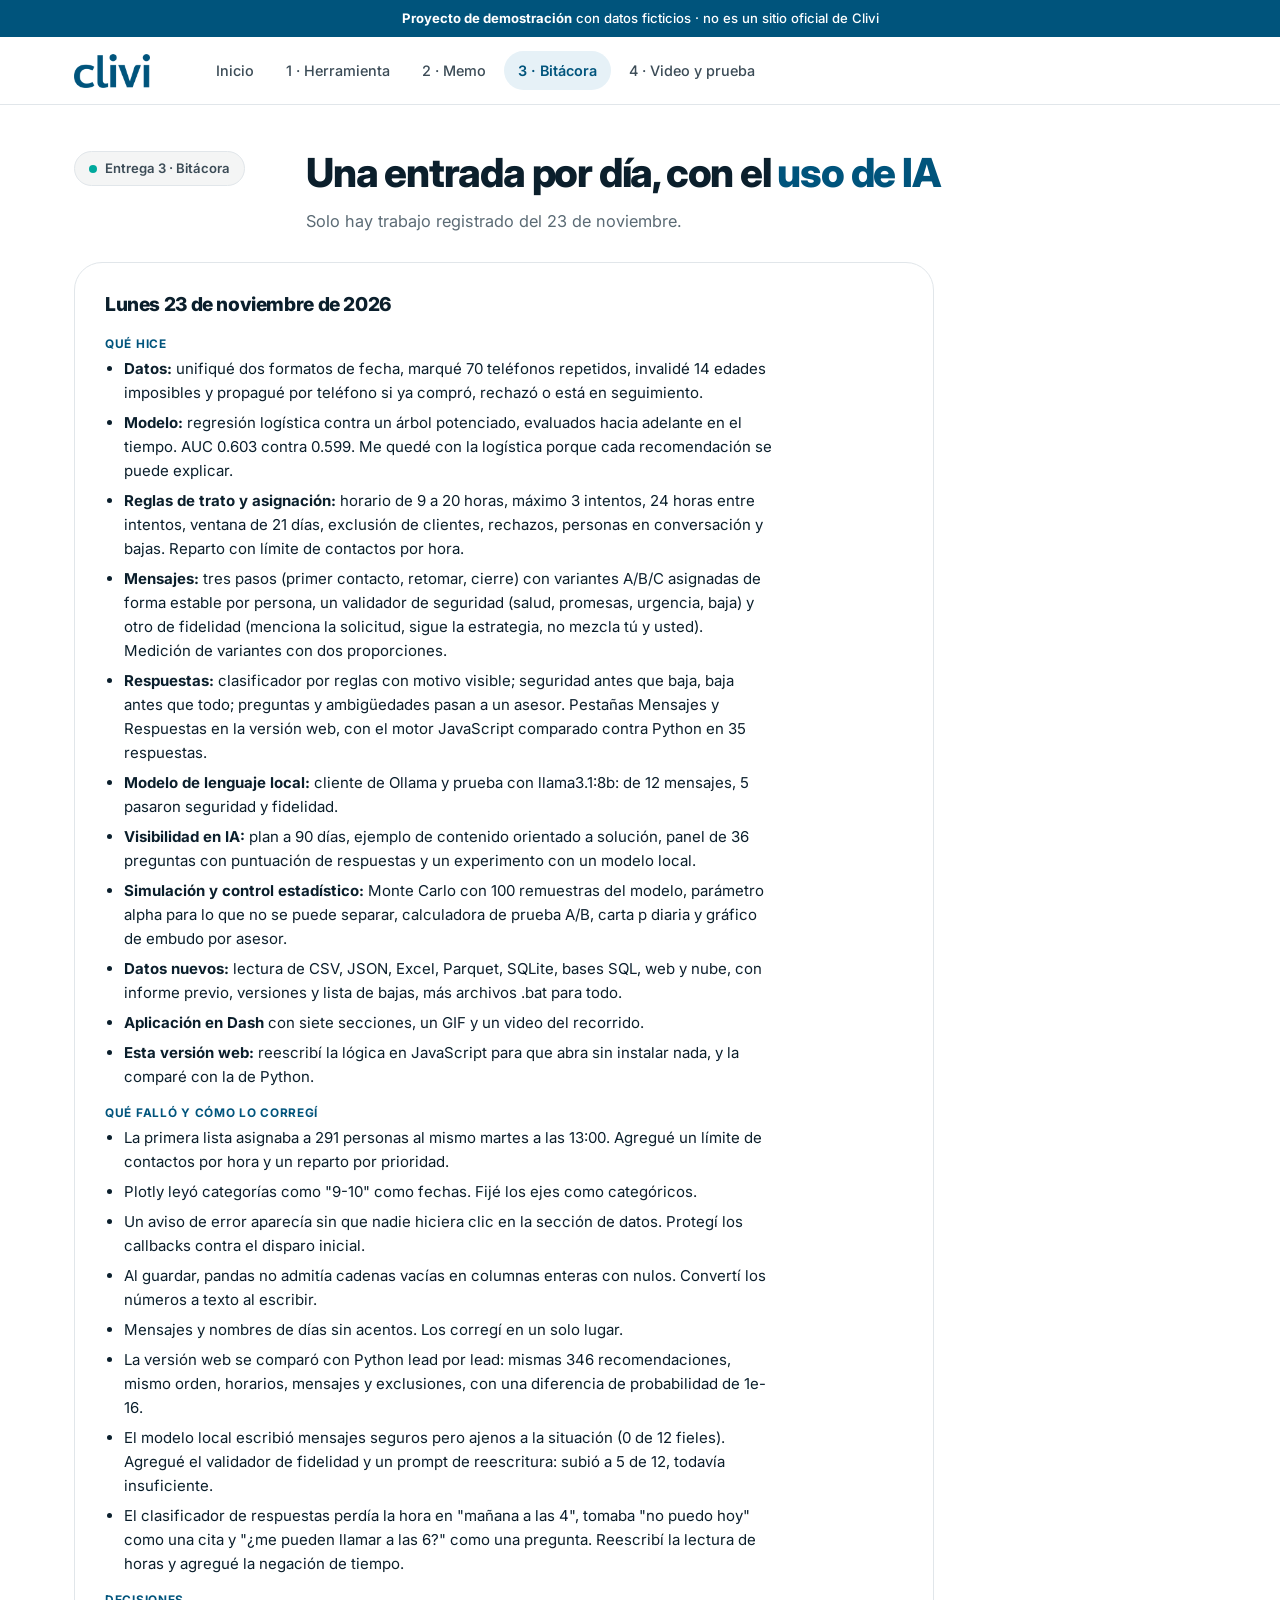
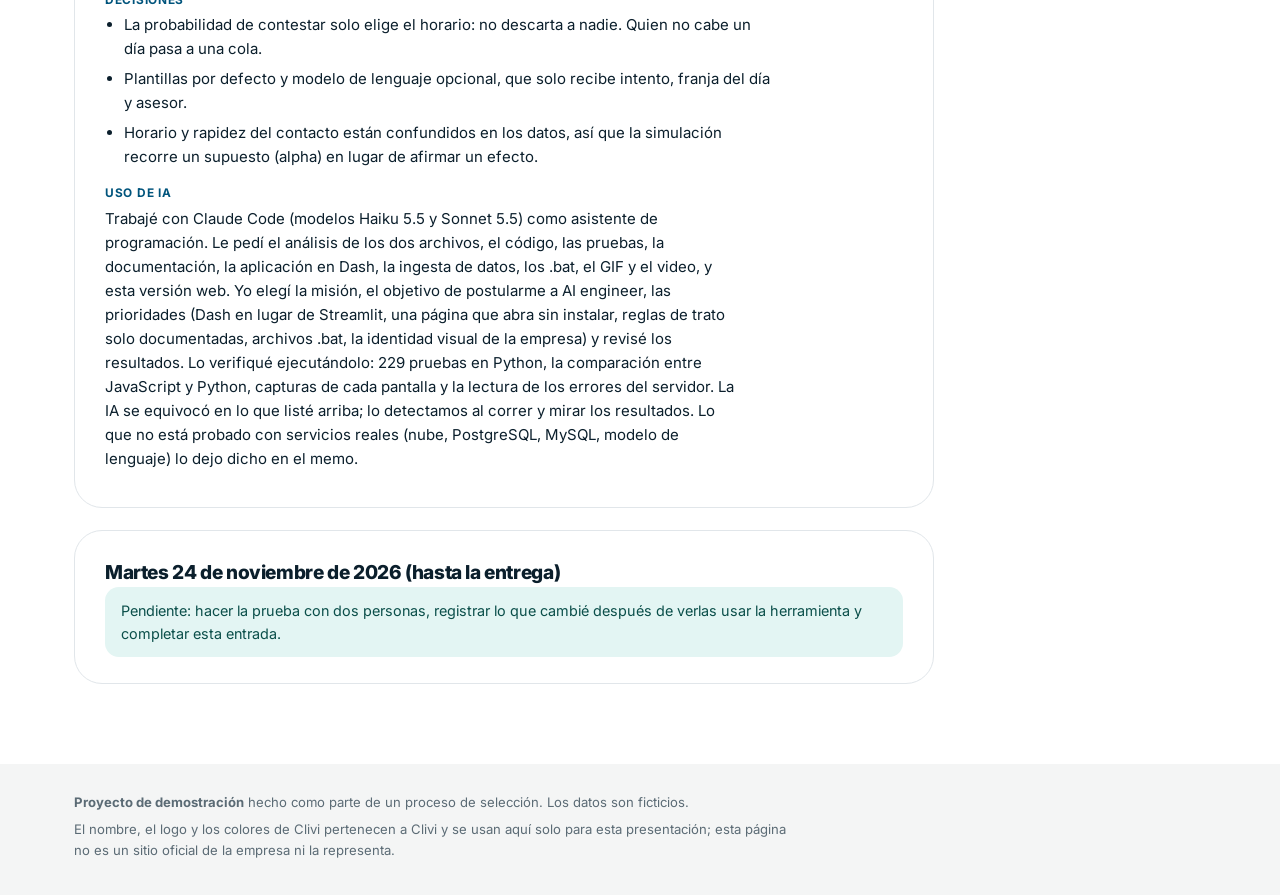
==== bitacora.html @ 2c8b1fa7 "v0.8.0: una pagina por entrega (herramienta, memo, bitacora, video con demos) y formato corregido en" ====
<!doctype html>
<html lang="es">
<head>
<meta charset="utf-8">
<meta name="viewport" content="width=device-width, initial-scale=1">
<title>Entrega 3 · Bitácora</title>
<link rel="preconnect" href="https://fonts.googleapis.com">
<link rel="stylesheet" href="https://fonts.googleapis.com/css2?family=Inter:wght@400;500;600;700;800&display=swap">
<style>
/* Identidad visual tomada del sitio publico de Clivi: azul #00547C, Inter, tarjetas blancas muy redondeadas,
   botones en pildora, titulares en negrita con una palabra en azul, contenedor de ancho fijo alineado a la izquierda.
   Los nombres de las variables se conservan porque app.js las lee para colorear las graficas. */
:root {
  color-scheme: light;
  --bg: #FFFFFF; --panel: #FFFFFF; --fondo-suave: #F4F5F5; --fondo-azul: #E6F1F7;
  --fg: #0B1F2C; --muted: #5B6B75; --line: #E1E6EA;
  --steel: #00547C; --steel-2: #006A9C; --steel-dark: #002D42; --steel-soft: #E6F1F7;
  --accent: #00A99D; --accent-soft: #E3F5F3;
  --ok: #0A8F6B; --warn: #C55A11; --code: #F4F5F5;
  --kpi-a: #00547C; --kpi-b: #002D42; --kpi-fg: #FFFFFF;
  --radio: 20px; --radio-grande: 28px;
  --font-body: Inter, system-ui, -apple-system, "Segoe UI", sans-serif;
  --font-mono: ui-monospace, "Cascadia Mono", Consolas, monospace;
}
* { box-sizing: border-box; }
body { background: var(--bg); color: var(--fg); font-family: var(--font-body); font-size: 15px; line-height: 1.6; margin: 0; }
h1, h2, h3, h4 { font-family: var(--font-body); margin: 0; line-height: 1.12; letter-spacing: -0.03em; font-weight: 800; color: var(--fg); text-wrap: balance; }
h2 { font-size: clamp(1.7rem, 3.4vw, 2.5rem); }
h3 { font-size: 1.1rem; letter-spacing: -0.02em; font-weight: 700; }
p { margin: 0 0 10px; max-width: 70ch; }
a { color: var(--steel); }
.acento { color: var(--steel); }
:focus-visible { outline: 3px solid var(--accent); outline-offset: 2px; }
.contenedor { max-width: 1180px; margin: 0 auto; padding-left: max(24px, env(safe-area-inset-left, 0px)); padding-right: max(24px, env(safe-area-inset-right, 0px)); }

/* aviso superior y encabezado, como en el sitio */
.aviso-superior { background: var(--steel); color: #fff; font-size: 0.82rem; text-align: center; padding: 8px 16px; font-weight: 500; }
.aviso-superior b { font-weight: 700; }
header.superior { background: #fff; border-bottom: 1px solid var(--line); position: sticky; top: 0; z-index: 20; }
header.superior .contenedor { display: flex; flex-wrap: wrap; align-items: center; gap: 8px 24px; padding-block: 14px; }
.marca { display: block; flex: none; }
.logo { height: 34px; width: auto; display: block; }
nav.piezas { display: flex; flex-wrap: wrap; gap: 4px; margin-left: 28px; }
nav.piezas a { padding: 8px 14px; border-radius: 999px; text-decoration: none; color: #3C4C57; font-weight: 500; font-size: 0.9rem; }
nav.piezas a:hover { background: var(--fondo-suave); }
nav.piezas a[aria-current="page"] { background: var(--fondo-azul); color: var(--steel); font-weight: 600; }
.cta-header { margin-left: auto; }
.pildora { display: inline-flex; align-items: center; gap: 8px; background: var(--steel); color: #fff; border: none; border-radius: 999px; padding: 12px 22px; font: inherit; font-weight: 600; font-size: 0.92rem; cursor: pointer; text-decoration: none; }
.pildora:hover { background: var(--steel-dark); }
.pildora.blanca { background: #fff; color: var(--steel); }
.pildora.blanca:hover { background: var(--fondo-azul); }

main { padding-block: 28px 56px; min-width: 0; }
img, video, canvas, svg { max-width: 100%; }
body { overflow-wrap: break-word; }
.vista[hidden] { display: none !important; }
.encabezado-vista { display: grid; grid-template-columns: 200px minmax(0, 1fr); gap: 16px 32px; align-items: start; margin: 18px 0 28px; }
.pastilla { display: inline-flex; align-items: center; gap: 8px; background: var(--fondo-suave); border: 1px solid var(--line); color: #3C4C57; border-radius: 999px; padding: 6px 14px; font-size: 0.82rem; font-weight: 600; width: fit-content; }
.pastilla::before { content: ""; width: 8px; height: 8px; border-radius: 50%; background: var(--accent); }
.encabezado-vista .sub { color: var(--muted); max-width: 64ch; margin: 12px 0 0; font-size: 1.02rem; }

/* hero */
.hero { background: linear-gradient(135deg, var(--steel-dark) 0%, var(--steel) 100%); border-radius: var(--radio-grande); color: #fff; padding: 48px 44px; display: grid; grid-template-columns: minmax(0, 1.4fr) minmax(0, 1fr); gap: 32px; align-items: end; margin-bottom: 20px; }
.hero h2 { color: #fff; font-size: clamp(2rem, 4.6vw, 3.4rem); }
.hero p { color: #DCEAF2; font-size: 1.05rem; margin: 16px 0 24px; max-width: 52ch; }
.hero-datos { display: flex; gap: 0; background: rgba(255,255,255,0.1); border: 1px solid rgba(255,255,255,0.25); border-radius: 18px; padding: 14px 6px; }
.hero-datos div { flex: 1; text-align: center; padding: 4px 10px; border-right: 1px solid rgba(255,255,255,0.25); }
.hero-datos div:last-child { border-right: none; }
.hero-datos b { display: block; font-size: 1.6rem; font-weight: 800; letter-spacing: -0.02em; }
.hero-datos span { font-size: 0.78rem; opacity: 0.9; }
.nota-hero { color: var(--muted); font-size: 0.8rem; margin: 0 0 24px; }

.herramienta { display: grid; grid-template-columns: 280px minmax(0, 1fr); gap: 24px; align-items: start; }
.herramienta > * { min-width: 0; }
.subpestanas { max-width: 100%; }
.lateral { position: sticky; top: 84px; background: var(--fondo-suave); border-radius: var(--radio); padding: 18px; display: flex; flex-direction: column; gap: 4px; max-height: calc(100vh - 104px); overflow: auto; }
.lateral h3 { margin-bottom: 6px; }
.lateral label { font-size: 0.7rem; font-weight: 700; text-transform: uppercase; letter-spacing: 0.06em; color: var(--muted); margin-top: 12px; display: flex; justify-content: space-between; }
.lateral label output { color: var(--fg); text-transform: none; letter-spacing: 0; font-size: 0.86rem; font-weight: 700; }
.lateral input[type="range"] { width: 100%; accent-color: var(--steel); }
.lateral input[type="date"], .entrada, select { width: 100%; padding: 10px 12px; border: 1px solid #D5DEE4; border-radius: 12px; background: #fff; color: var(--fg); font: inherit; }
.dias { display: flex; flex-wrap: wrap; gap: 4px 10px; }
.dias label { margin: 0; display: flex; align-items: center; gap: 4px; text-transform: none; letter-spacing: 0; color: var(--fg); font-weight: 500; font-size: 0.86rem; }
input[type="checkbox"] { accent-color: var(--steel); }
.aviso-reglas { color: var(--warn); font-size: 0.82rem; font-weight: 600; min-height: 1.2em; }
.nota { color: var(--muted); font-size: 0.85rem; }

.subpestanas { display: flex; flex-wrap: wrap; gap: 6px; margin-bottom: 20px; }
.subpestanas button { background: var(--fondo-suave); border: none; padding: 9px 16px; font: inherit; font-weight: 600; font-size: 0.88rem; color: #3C4C57; cursor: pointer; border-radius: 999px; }
.subpestanas button:hover { background: var(--fondo-azul); }
.subpestanas button[aria-selected="true"] { background: var(--steel); color: #fff; }
.subvista[hidden] { display: none !important; }

.tarjeta { background: var(--panel); border: 1px solid var(--line); border-radius: var(--radio); padding: 22px; min-width: 0; }
.tarjeta h3 { margin-bottom: 4px; }
.ayuda { color: var(--muted); font-size: 0.86rem; margin: 2px 0 12px; max-width: 72ch; }
.pila { display: flex; flex-direction: column; gap: 18px; }
.dos { display: grid; grid-template-columns: repeat(auto-fit, minmax(min(300px, 100%), 1fr)); gap: 18px; }
.kpis { display: grid; grid-template-columns: repeat(auto-fit, minmax(min(180px, 100%), 1fr)); gap: 14px; }
.kpi { background: var(--fondo-azul); color: var(--fg); border-radius: var(--radio); padding: 16px 18px; min-width: 0; }
.kpi:nth-child(even) { background: var(--fondo-suave); }
.kpi .t { font-size: 0.7rem; text-transform: uppercase; letter-spacing: 0.06em; color: #3C4C57; font-weight: 700; }
.kpi .v { font-size: 2rem; font-weight: 800; line-height: 1.15; margin: 4px 0 2px; font-variant-numeric: tabular-nums; letter-spacing: -0.03em; color: var(--steel); }
.kpi .s { font-size: 0.78rem; color: var(--muted); }

.grafica { width: 100%; min-height: 320px; }
.scroll { overflow-x: auto; }
table { border-collapse: collapse; width: 100%; font-size: 0.88rem; }
th { text-align: left; font-size: 0.7rem; letter-spacing: 0.06em; text-transform: uppercase; color: var(--muted); padding: 8px 10px; border-bottom: 2px solid var(--line); white-space: nowrap; font-weight: 700; }
th.ord { cursor: pointer; user-select: none; }
th.ord:hover { color: var(--steel); }
td { padding: 9px 10px; border-bottom: 1px solid var(--line); vertical-align: top; }
td.num { font-variant-numeric: tabular-nums; white-space: nowrap; }
tr.sel td { background: var(--fondo-azul); }
tr.fila { cursor: pointer; }
tr.fila:hover td { background: var(--fondo-suave); }
.cola { color: var(--warn); font-weight: 600; }
.barra { display: flex; flex-wrap: wrap; gap: 10px 18px; align-items: center; margin-bottom: 12px; }
.barra label { display: flex; align-items: center; gap: 5px; font-size: 0.88rem; }
.paginacion { display: flex; gap: 12px; align-items: center; margin-top: 12px; font-size: 0.88rem; color: var(--muted); }
button.boton { background: var(--steel); color: #fff; border: none; border-radius: 999px; padding: 10px 20px; font: inherit; font-weight: 600; font-size: 0.9rem; cursor: pointer; }
button.boton:hover { background: var(--steel-dark); }
button.claro { background: var(--fondo-azul); color: var(--steel); }
button.claro:hover { background: #D3E6F0; }
button[disabled] { opacity: 0.45; cursor: not-allowed; }
.msg { background: var(--fondo-azul); border-radius: 16px; padding: 14px 16px; margin: 6px 0 12px; line-height: 1.5; }
.etiqueta-campo { font-size: 0.7rem; text-transform: uppercase; letter-spacing: 0.06em; color: var(--muted); font-weight: 700; margin-top: 12px; }
.insignia { display: inline-block; font-size: 0.78rem; font-weight: 600; padding: 3px 10px; border-radius: 999px; background: var(--fondo-azul); color: var(--steel); }
.insignia.ok { background: #DDF3EC; color: var(--ok); }
.insignia.mal { background: #FBE6DA; color: var(--warn); }
pre { background: var(--fondo-suave); border: 1px solid var(--line); border-radius: 14px; padding: 14px; overflow-x: auto; font-family: var(--font-mono); font-size: 0.82rem; white-space: pre-wrap; margin: 0 0 12px; }
.zona { border: 2px dashed var(--steel); border-radius: var(--radio); padding: 28px; text-align: center; background: var(--fondo-azul); color: var(--steel); font-weight: 600; cursor: pointer; display: block; }
.zona.encima { background: var(--accent-soft); border-color: var(--accent); }
.formulario { display: grid; grid-template-columns: repeat(auto-fit, minmax(min(190px, 100%), 1fr)); gap: 14px; margin-bottom: 14px; }
.formulario label { font-size: 0.7rem; text-transform: uppercase; letter-spacing: 0.06em; color: var(--muted); font-weight: 700; display: block; margin-bottom: 4px; }
.fila-accion { display: flex; flex-wrap: wrap; gap: 10px; align-items: center; }
.exito { color: var(--ok); font-weight: 600; }
.error { color: var(--warn); font-weight: 600; }
ul { margin: 0; padding-left: 1.2rem; }
li { margin-bottom: 6px; max-width: 72ch; }
.si h3 { color: var(--ok); margin-bottom: 8px; }
.no h3 { color: var(--warn); margin-bottom: 8px; }

/* memo, bitacora, video */
.lectura { max-width: 860px; display: flex; flex-direction: column; gap: 22px; }
.hoja { background: var(--panel); border: 1px solid var(--line); border-radius: var(--radio-grande); padding: 34px 38px; }
.hoja h2 { font-size: 1.8rem; margin-bottom: 4px; }
.hoja h3 { margin: 22px 0 6px; color: var(--steel); text-transform: uppercase; letter-spacing: 0.06em; font-size: 0.78rem; font-weight: 700; }
.hoja p, .hoja li { font-size: 0.95rem; }
.entrada-dia { background: var(--panel); border: 1px solid var(--line); border-radius: var(--radio-grande); padding: 26px 30px; }
.entrada-dia .fecha { font-weight: 800; font-size: 1.2rem; letter-spacing: -0.02em; }
.entrada-dia h4 { font-size: 0.74rem; text-transform: uppercase; letter-spacing: 0.06em; color: var(--steel); margin: 18px 0 6px; font-weight: 700; }
.pendiente { background: var(--accent-soft); border-radius: 14px; padding: 12px 16px; font-size: 0.9rem; color: #0B4F4A; }
video { width: 100%; max-width: 900px; border-radius: var(--radio); border: 1px solid var(--line); background: #000; display: block; }
.tabla-prueba td, .tabla-prueba th { font-size: 0.86rem; }

footer.pie { background: var(--fondo-suave); padding-block: 28px; margin-top: 24px; }
footer.pie p { color: var(--muted); font-size: 0.82rem; max-width: 90ch; margin: 0 0 6px; }

@media (max-width: 1100px) {
  .herramienta { grid-template-columns: minmax(0, 1fr); }
  .lateral { position: static; max-height: none; }
}

@media (max-width: 960px) {
  .hero { grid-template-columns: minmax(0, 1fr); padding: 32px 24px; }
  .encabezado-vista { grid-template-columns: minmax(0, 1fr); }
  header.superior .contenedor { flex-wrap: wrap; }
  nav.piezas { margin-left: 0; order: 3; width: 100%; }
  .hoja { padding: 22px; }
}

@media (max-width: 720px) {
  .contenedor { padding-left: max(16px, env(safe-area-inset-left, 0px)); padding-right: max(16px, env(safe-area-inset-right, 0px)); }
  .hero { padding: 26px 20px; }
  .hero-datos { flex-wrap: wrap; row-gap: 10px; }
  .hero-datos div { flex: 1 1 30%; min-width: 90px; }
  .tarjeta { padding: 16px; }
  .entrada-dia { padding: 20px 18px; }
  .hoja { padding: 20px 18px; }
  .kpi .v { font-size: 1.6rem; }
  .entrega { grid-template-columns: 1fr; }
  nav.piezas a { padding: 7px 11px; font-size: 0.85rem; }
}

@media (max-width: 420px) {
  h2 { font-size: 1.5rem; }
  .subpestanas button { padding: 8px 12px; font-size: 0.82rem; }
  .burbuja { max-width: 96%; }
}

/* conversacion de ejemplo (pestana Respuestas) */
.chat { display: flex; flex-direction: column; gap: 10px; }
.burbuja { max-width: 88%; padding: 12px 16px; border-radius: 18px; line-height: 1.45; font-size: 0.92rem; }
.burbuja .quien { font-size: 0.68rem; text-transform: uppercase; letter-spacing: 0.06em; font-weight: 700; color: var(--muted); margin-bottom: 4px; }
.burbuja.asesor { background: var(--fondo-azul); border-bottom-left-radius: 6px; align-self: flex-start; }
.burbuja.persona { background: var(--steel); color: #fff; border-bottom-right-radius: 6px; align-self: flex-end; }
.burbuja.persona .quien { color: rgba(255,255,255,0.8); }
.burbuja.sugerida { background: #fff; border: 1px dashed var(--steel); }
.burbuja.sistema { background: var(--fondo-suave); color: var(--muted); align-self: center; font-size: 0.82rem; border-radius: 999px; }
code { background: var(--fondo-suave); padding: 1px 6px; border-radius: 6px; font-size: 0.85em; }

/* portada: las cuatro entregas */
.hero-inicio { grid-template-columns: minmax(0, 1fr); align-items: start; }
.hero-inicio h2 .resalte { color: #9FD8EE; }
.nota-hero-claro { color: #B7D7E6; font-size: 0.9rem; margin: 0; }
.entregas { list-style: none; padding: 0; margin: 0; display: grid; grid-template-columns: repeat(auto-fit, minmax(min(420px, 100%), 1fr)); gap: 18px; }
.entrega { display: grid; grid-template-columns: 64px minmax(0, 1fr); gap: 18px; align-items: start; margin: 0; max-width: none; }
.entrega .numero { display: flex; align-items: center; justify-content: center; width: 56px; height: 56px; border-radius: 50%; background: var(--steel); color: #fff; font-size: 1.6rem; font-weight: 800; }
.entrega h3 { font-size: 1.3rem; margin-bottom: 6px; }
.entrega p { margin-bottom: 14px; }

/* demos para simular */
.tabla-demos td, .tabla-demos th { font-size: 0.86rem; }
.tabla-demos td:first-child { font-weight: 800; color: var(--steel); }

</style>
</head>
<body>

<div class="aviso-superior"><b>Proyecto de demostración</b> con datos ficticios · no es un sitio oficial de Clivi</div>

<header class="superior">
  <div class="contenedor">
    <a class="marca" href="index.html" aria-label="Inicio de la entrega"><img class="logo" src="[data-uri]" alt="Clivi"></a>
    <nav class="piezas" aria-label="Las cuatro entregas">
      <a href="index.html">Inicio</a>
      <a href="herramienta.html">1 · Herramienta</a>
      <a href="memo.html">2 · Memo</a>
      <a href="bitacora.html" aria-current="page">3 · Bitácora</a>
      <a href="video.html">4 · Video y prueba</a>
    </nav>
  </div>
</header>

<main class="contenedor">
<section id="vista-bitacora" class="vista">
    <div class="encabezado-vista">
      <span class="pastilla">Entrega 3 · Bitácora</span>
      <div><h2>Una entrada por día, con el <span class="acento">uso de IA</span></h2><p class="sub">Solo hay trabajo registrado del 23 de noviembre.</p></div>
    </div>
    <div class="lectura">

      <article class="entrada-dia">
        <div class="fecha">Lunes 23 de noviembre de 2026</div>
        <h4>Qué hice</h4>
        <ul>
          <li><b>Datos:</b> unifiqué dos formatos de fecha, marqué 70 teléfonos repetidos, invalidé 14 edades imposibles y propagué por teléfono si ya compró, rechazó o está en seguimiento.</li>
          <li><b>Modelo:</b> regresión logística contra un árbol potenciado, evaluados hacia adelante en el tiempo. AUC 0.603 contra 0.599. Me quedé con la logística porque cada recomendación se puede explicar.</li>
          <li><b>Reglas de trato y asignación:</b> horario de 9 a 20 horas, máximo 3 intentos, 24 horas entre intentos, ventana de 21 días, exclusión de clientes, rechazos, personas en conversación y bajas. Reparto con límite de contactos por hora.</li>
          <li><b>Mensajes:</b> tres pasos (primer contacto, retomar, cierre) con variantes A/B/C asignadas de forma estable por persona, un validador de seguridad (salud, promesas, urgencia, baja) y otro de fidelidad (menciona la solicitud, sigue la estrategia, no mezcla tú y usted). Medición de variantes con dos proporciones.</li>
          <li><b>Respuestas:</b> clasificador por reglas con motivo visible; seguridad antes que baja, baja antes que todo; preguntas y ambigüedades pasan a un asesor. Pestañas Mensajes y Respuestas en la versión web, con el motor JavaScript comparado contra Python en 35 respuestas.</li>
          <li><b>Modelo de lenguaje local:</b> cliente de Ollama y prueba con llama3.1:8b: de 12 mensajes, 5 pasaron seguridad y fidelidad.</li>
          <li><b>Visibilidad en IA:</b> plan a 90 días, ejemplo de contenido orientado a solución, panel de 36 preguntas con puntuación de respuestas y un experimento con un modelo local.</li>
          <li><b>Simulación y control estadístico:</b> Monte Carlo con 100 remuestras del modelo, parámetro alpha para lo que no se puede separar, calculadora de prueba A/B, carta p diaria y gráfico de embudo por asesor.</li>
          <li><b>Datos nuevos:</b> lectura de CSV, JSON, Excel, Parquet, SQLite, bases SQL, web y nube, con informe previo, versiones y lista de bajas, más archivos .bat para todo.</li>
          <li><b>Aplicación en Dash</b> con siete secciones, un GIF y un video del recorrido.</li>
          <li><b>Esta versión web:</b> reescribí la lógica en JavaScript para que abra sin instalar nada, y la comparé con la de Python.</li>
        </ul>
        <h4>Qué falló y cómo lo corregí</h4>
        <ul>
          <li>La primera lista asignaba a 291 personas al mismo martes a las 13:00. Agregué un límite de contactos por hora y un reparto por prioridad.</li>
          <li>Plotly leyó categorías como "9-10" como fechas. Fijé los ejes como categóricos.</li>
          <li>Un aviso de error aparecía sin que nadie hiciera clic en la sección de datos. Protegí los callbacks contra el disparo inicial.</li>
          <li>Al guardar, pandas no admitía cadenas vacías en columnas enteras con nulos. Convertí los números a texto al escribir.</li>
          <li>Mensajes y nombres de días sin acentos. Los corregí en un solo lugar.</li>
          <li>La versión web se comparó con Python lead por lead: mismas 346 recomendaciones, mismo orden, horarios, mensajes y exclusiones, con una diferencia de probabilidad de 1e-16.</li>
          <li>El modelo local escribió mensajes seguros pero ajenos a la situación (0 de 12 fieles). Agregué el validador de fidelidad y un prompt de reescritura: subió a 5 de 12, todavía insuficiente.</li>
          <li>El clasificador de respuestas perdía la hora en "mañana a las 4", tomaba "no puedo hoy" como una cita y "¿me pueden llamar a las 6?" como una pregunta. Reescribí la lectura de horas y agregué la negación de tiempo.</li>
        </ul>
        <h4>Decisiones</h4>
        <ul>
          <li>La probabilidad de contestar solo elige el horario: no descarta a nadie. Quien no cabe un día pasa a una cola.</li>
          <li>Plantillas por defecto y modelo de lenguaje opcional, que solo recibe intento, franja del día y asesor.</li>
          <li>Horario y rapidez del contacto están confundidos en los datos, así que la simulación recorre un supuesto (alpha) en lugar de afirmar un efecto.</li>
        </ul>
        <h4>Uso de IA</h4>
        <p>Trabajé con Claude Code (modelos Haiku 5.5 y Sonnet 5.5) como asistente de programación. Le pedí el análisis de los dos archivos, el código, las pruebas, la documentación, la aplicación en Dash, la ingesta de datos, los .bat, el GIF y el video, y esta versión web. Yo elegí la misión, el objetivo de postularme a AI engineer, las prioridades (Dash en lugar de Streamlit, una página que abra sin instalar, reglas de trato solo documentadas, archivos .bat, la identidad visual de la empresa) y revisé los resultados. Lo verifiqué ejecutándolo: 229 pruebas en Python, la comparación entre JavaScript y Python, capturas de cada pantalla y la lectura de los errores del servidor. La IA se equivocó en lo que listé arriba; lo detectamos al correr y mirar los resultados. Lo que no está probado con servicios reales (nube, PostgreSQL, MySQL, modelo de lenguaje) lo dejo dicho en el memo.</p>
      </article>

      <article class="entrada-dia">
        <div class="fecha">Martes 24 de noviembre de 2026 (hasta la entrega)</div>
        <div class="pendiente">Pendiente: hacer la prueba con dos personas, registrar lo que cambié después de verlas usar la herramienta y completar esta entrada.</div>
      </article>
    </div>
</section>

</main>

<footer class="pie">
  <div class="contenedor">
    <p><b>Proyecto de demostración</b> hecho como parte de un proceso de selección. Los datos son ficticios.</p>
    <p>El nombre, el logo y los colores de Clivi pertenecen a Clivi y se usan aquí solo para esta presentación; esta página no es un sitio oficial de la empresa ni la representa.</p>
  </div>
</footer>

</body>
</html>
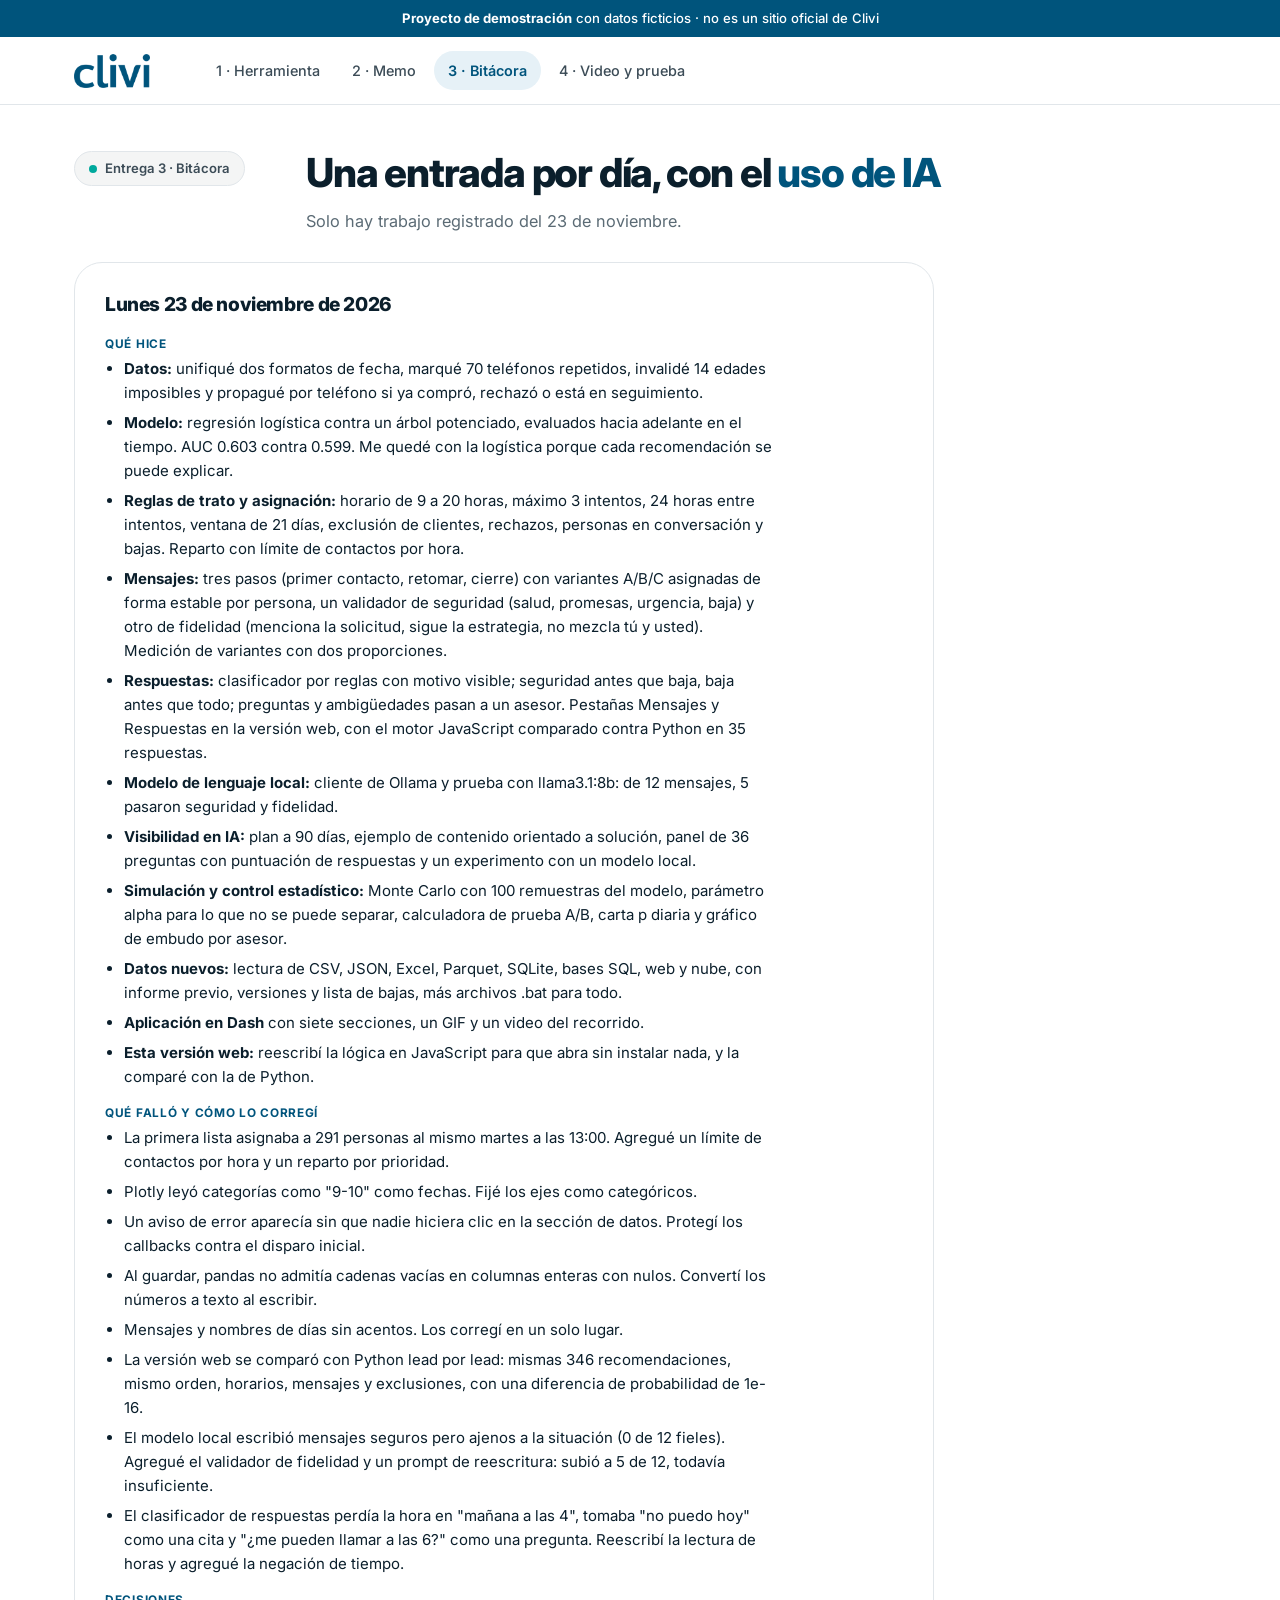
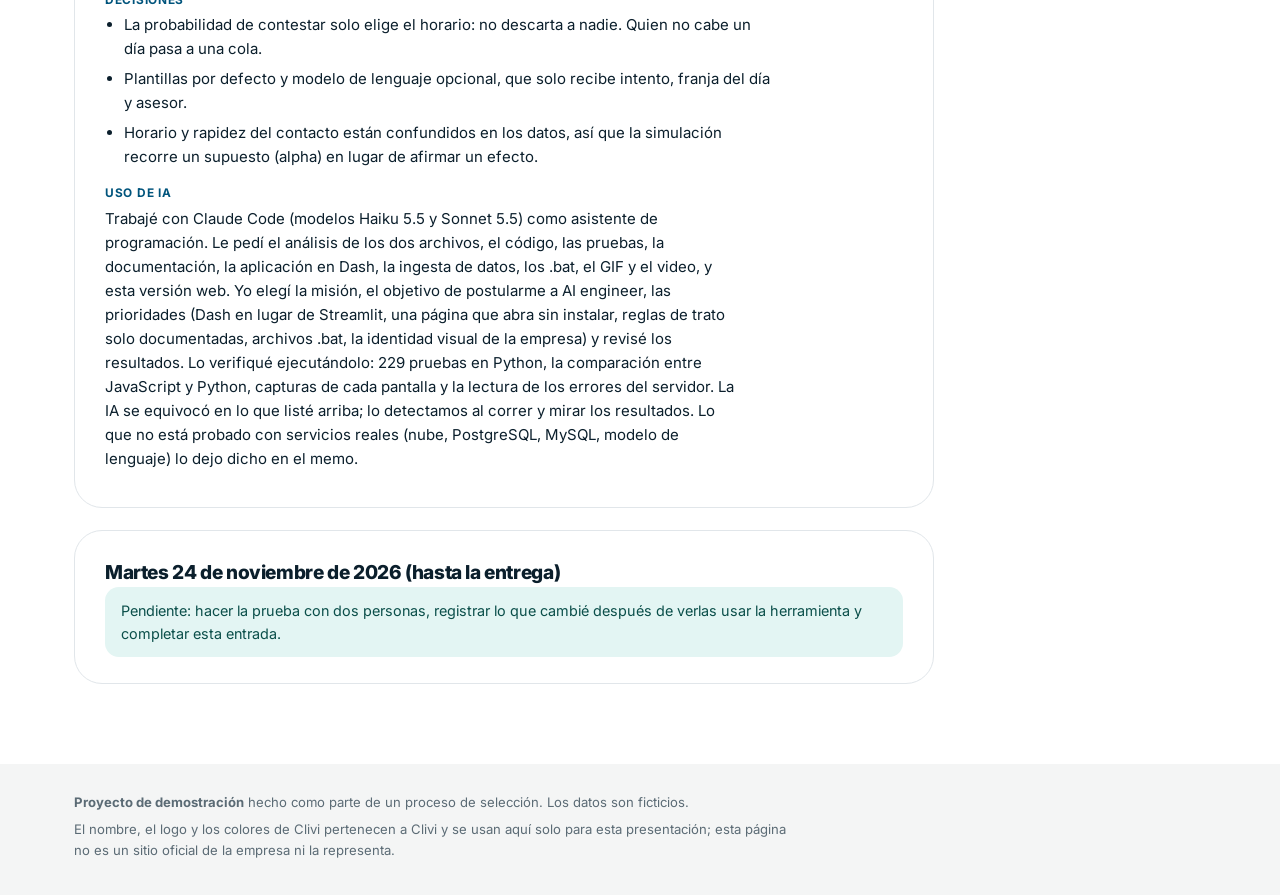
==== commit f6473c3e: "v0.8.1: se elimina la portada; las cuatro entregas son el sitio, index solo redirige Co-Authored-By:" ====
--- a/bitacora.html
+++ b/bitacora.html
@@ -179,7 +179,6 @@
   .entrada-dia { padding: 20px 18px; }
   .hoja { padding: 20px 18px; }
   .kpi .v { font-size: 1.6rem; }
-  .entrega { grid-template-columns: 1fr; }
   nav.piezas a { padding: 7px 11px; font-size: 0.85rem; }
 }
 
@@ -200,16 +199,6 @@
 .burbuja.sistema { background: var(--fondo-suave); color: var(--muted); align-self: center; font-size: 0.82rem; border-radius: 999px; }
 code { background: var(--fondo-suave); padding: 1px 6px; border-radius: 6px; font-size: 0.85em; }
 
-/* portada: las cuatro entregas */
-.hero-inicio { grid-template-columns: minmax(0, 1fr); align-items: start; }
-.hero-inicio h2 .resalte { color: #9FD8EE; }
-.nota-hero-claro { color: #B7D7E6; font-size: 0.9rem; margin: 0; }
-.entregas { list-style: none; padding: 0; margin: 0; display: grid; grid-template-columns: repeat(auto-fit, minmax(min(420px, 100%), 1fr)); gap: 18px; }
-.entrega { display: grid; grid-template-columns: 64px minmax(0, 1fr); gap: 18px; align-items: start; margin: 0; max-width: none; }
-.entrega .numero { display: flex; align-items: center; justify-content: center; width: 56px; height: 56px; border-radius: 50%; background: var(--steel); color: #fff; font-size: 1.6rem; font-weight: 800; }
-.entrega h3 { font-size: 1.3rem; margin-bottom: 6px; }
-.entrega p { margin-bottom: 14px; }
-
 /* demos para simular */
 .tabla-demos td, .tabla-demos th { font-size: 0.86rem; }
 .tabla-demos td:first-child { font-weight: 800; color: var(--steel); }
@@ -222,9 +211,8 @@
 
 <header class="superior">
   <div class="contenedor">
-    <a class="marca" href="index.html" aria-label="Inicio de la entrega"><img class="logo" src="[data-uri]" alt="Clivi"></a>
+    <a class="marca" href="herramienta.html" aria-label="Herramienta, entrega 1"><img class="logo" src="[data-uri]" alt="Clivi"></a>
     <nav class="piezas" aria-label="Las cuatro entregas">
-      <a href="index.html">Inicio</a>
       <a href="herramienta.html">1 · Herramienta</a>
       <a href="memo.html">2 · Memo</a>
       <a href="bitacora.html" aria-current="page">3 · Bitácora</a>
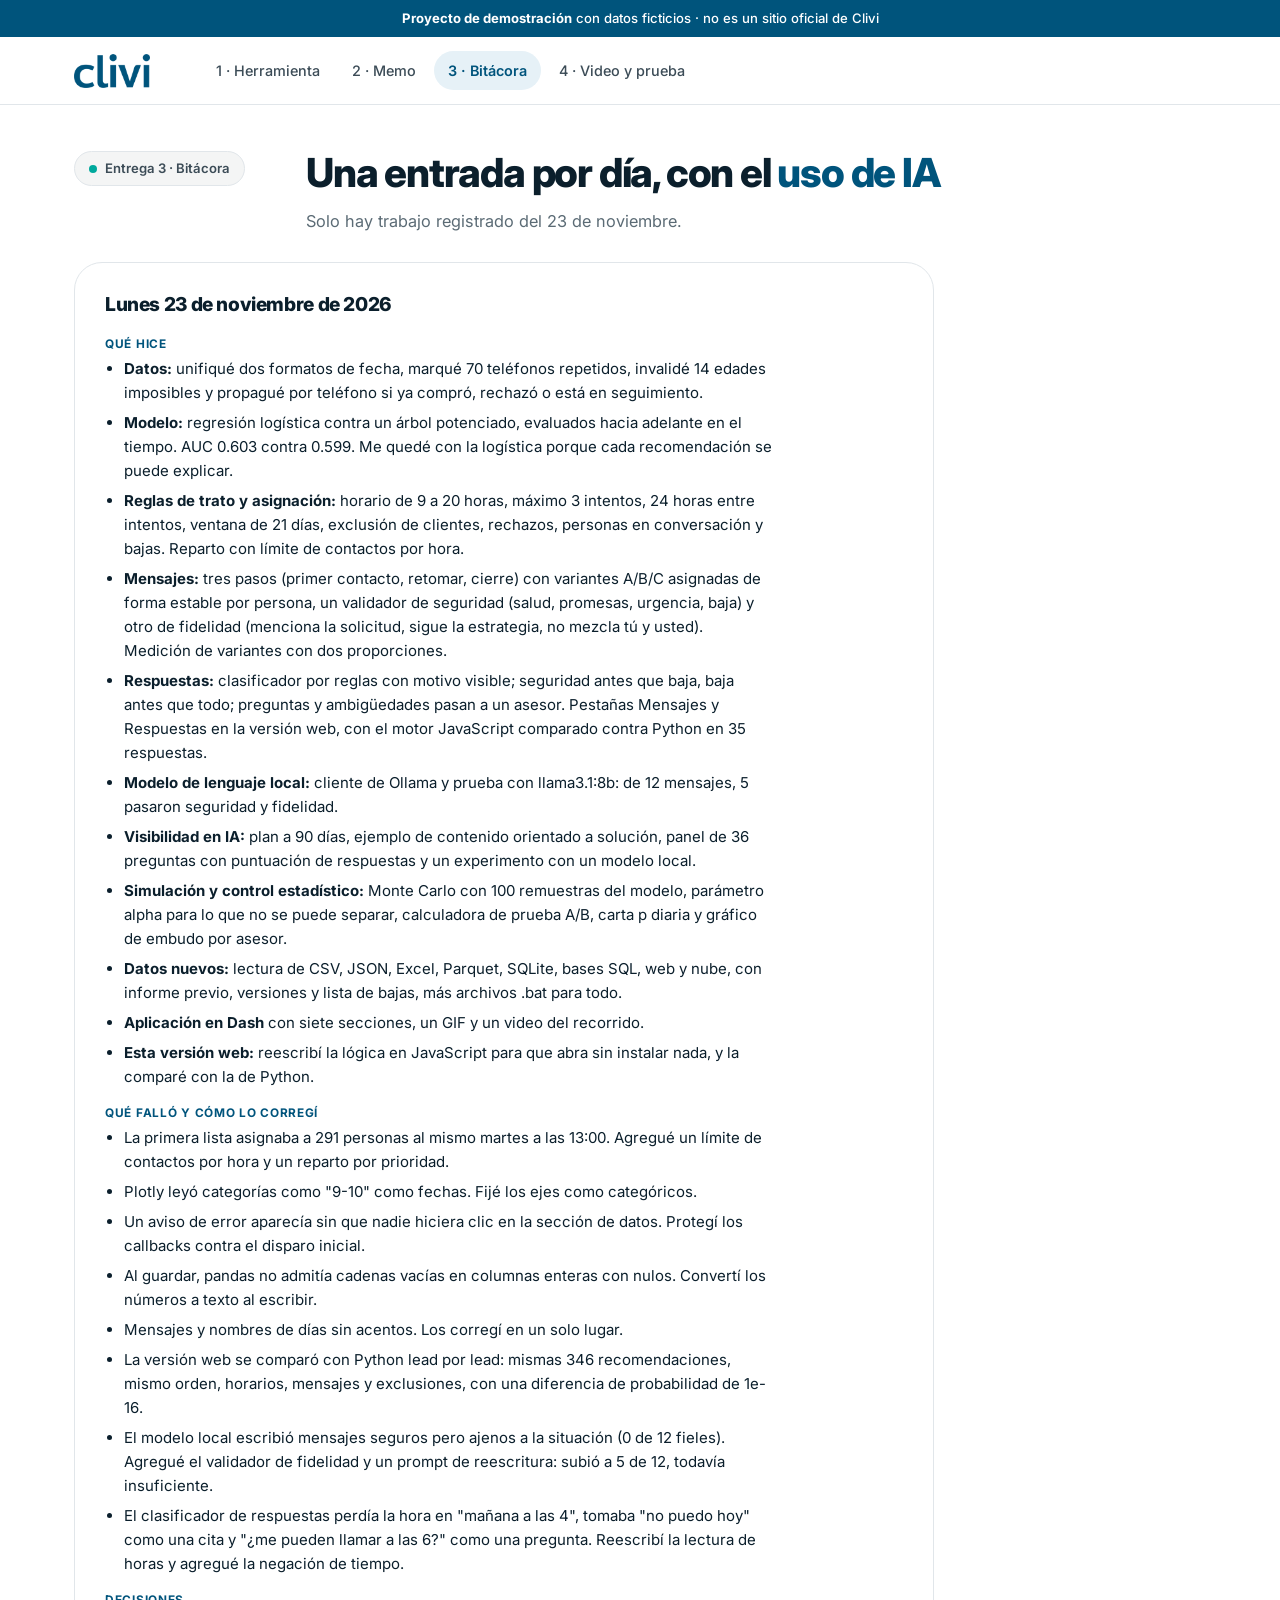
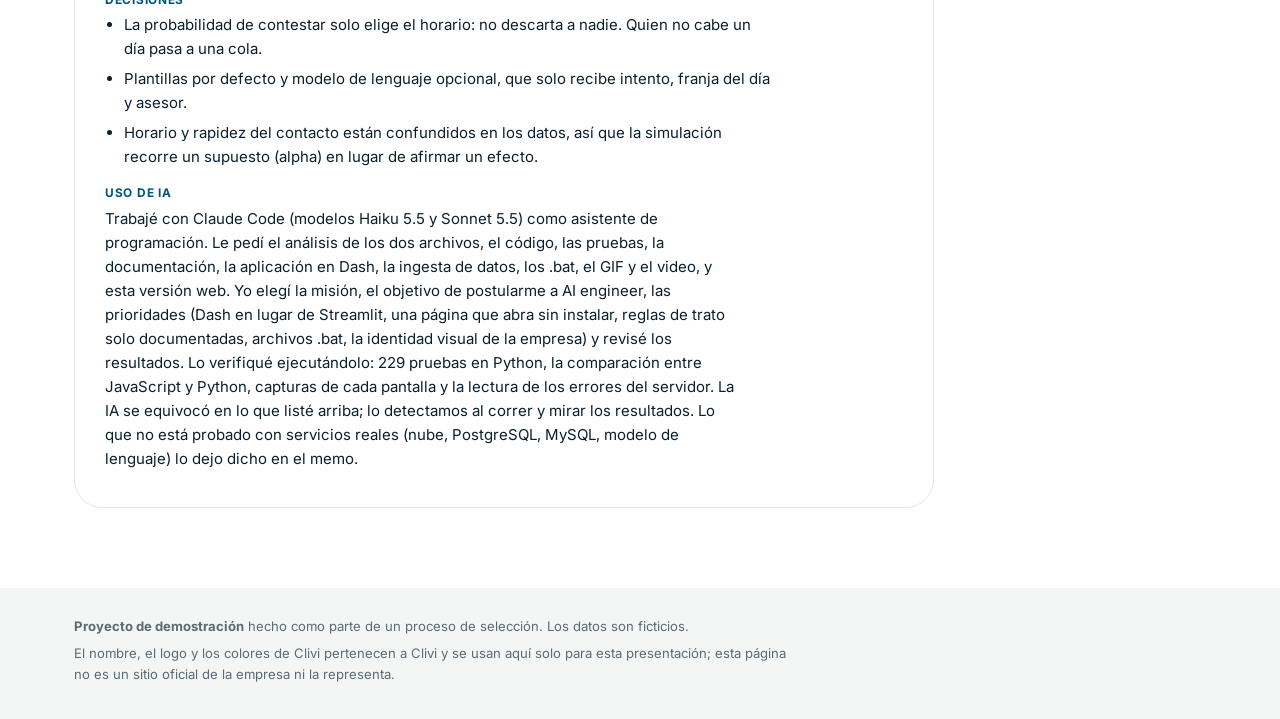
==== commit 5aa966b6: "Bitacora: se quita la entrada del martes 24 Co-Authored-By: Claude Sonnet 5.5 <noreply@anthropic.com" ====
--- a/bitacora.html
+++ b/bitacora.html
@@ -266,10 +266,6 @@
         <p>Trabajé con Claude Code (modelos Haiku 5.5 y Sonnet 5.5) como asistente de programación. Le pedí el análisis de los dos archivos, el código, las pruebas, la documentación, la aplicación en Dash, la ingesta de datos, los .bat, el GIF y el video, y esta versión web. Yo elegí la misión, el objetivo de postularme a AI engineer, las prioridades (Dash en lugar de Streamlit, una página que abra sin instalar, reglas de trato solo documentadas, archivos .bat, la identidad visual de la empresa) y revisé los resultados. Lo verifiqué ejecutándolo: 229 pruebas en Python, la comparación entre JavaScript y Python, capturas de cada pantalla y la lectura de los errores del servidor. La IA se equivocó en lo que listé arriba; lo detectamos al correr y mirar los resultados. Lo que no está probado con servicios reales (nube, PostgreSQL, MySQL, modelo de lenguaje) lo dejo dicho en el memo.</p>
       </article>
 
-      <article class="entrada-dia">
-        <div class="fecha">Martes 24 de noviembre de 2026 (hasta la entrega)</div>
-        <div class="pendiente">Pendiente: hacer la prueba con dos personas, registrar lo que cambié después de verlas usar la herramienta y completar esta entrada.</div>
-      </article>
     </div>
 </section>
 
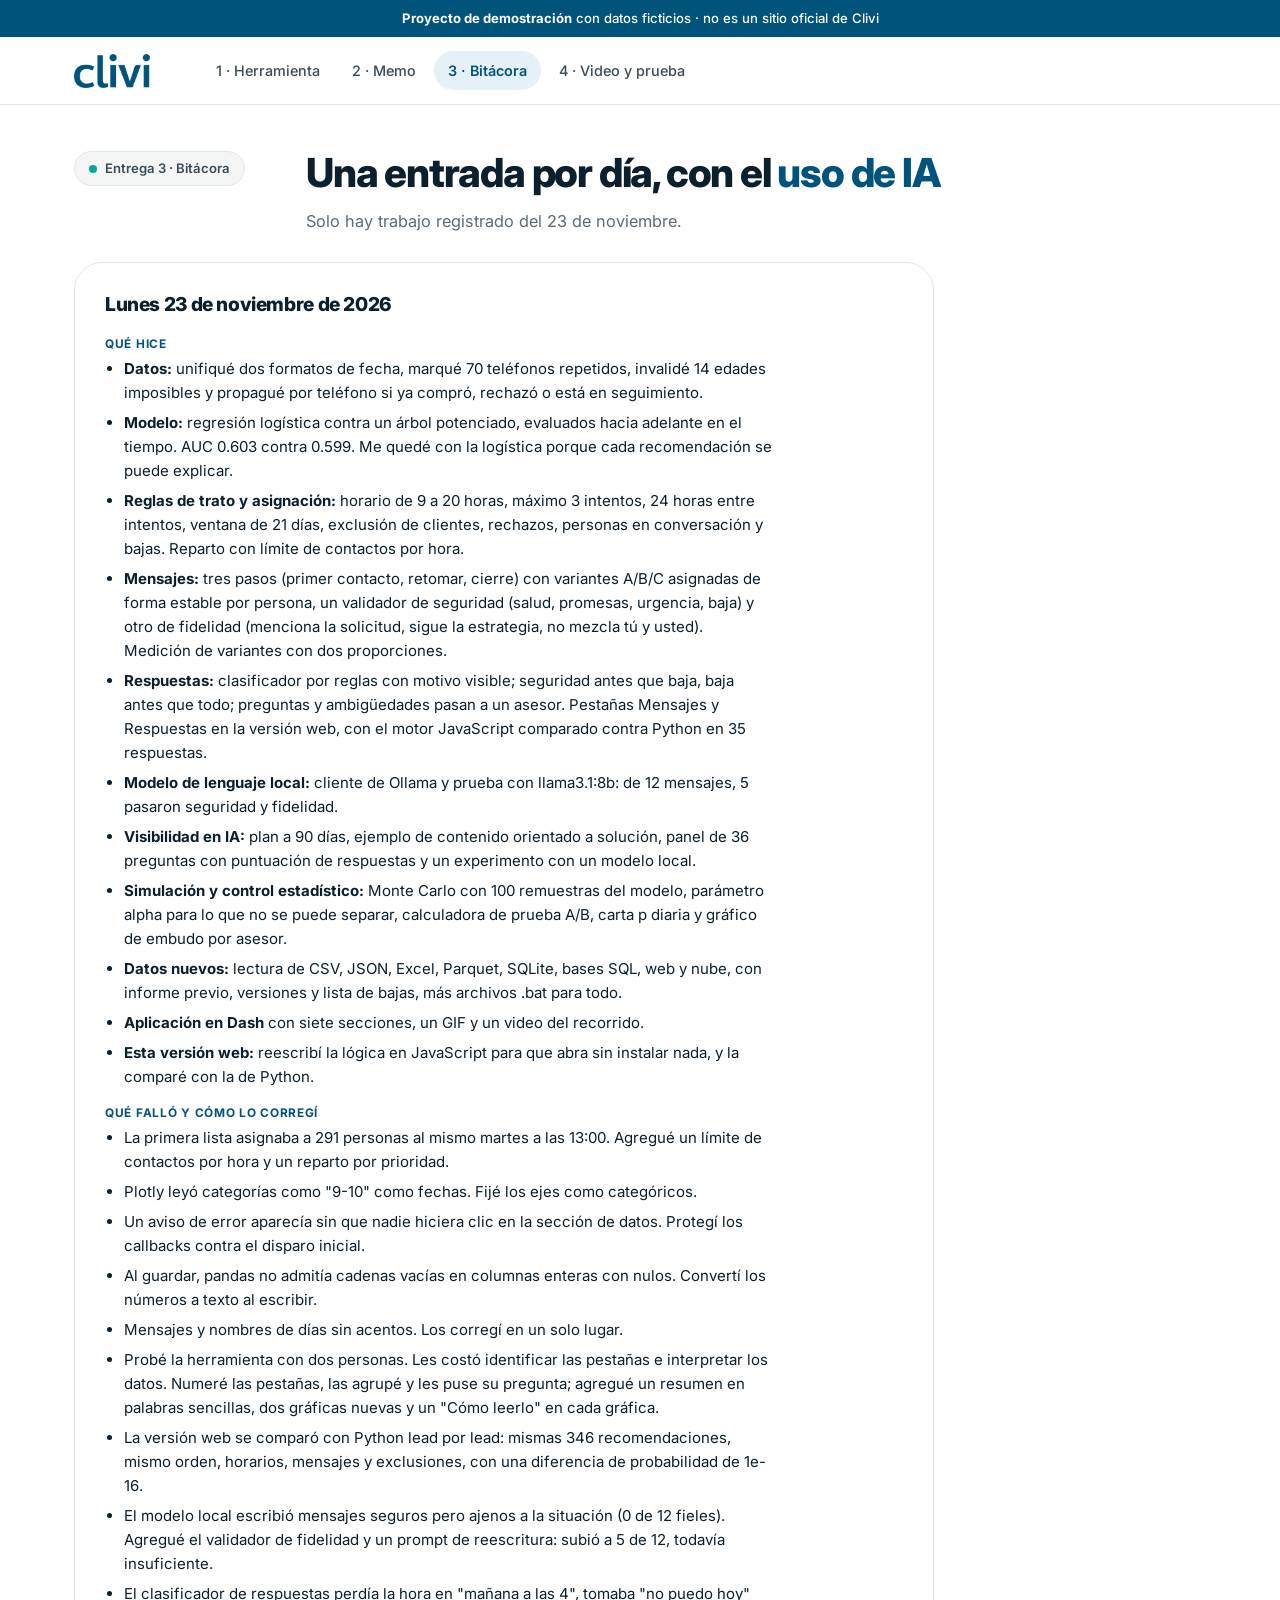
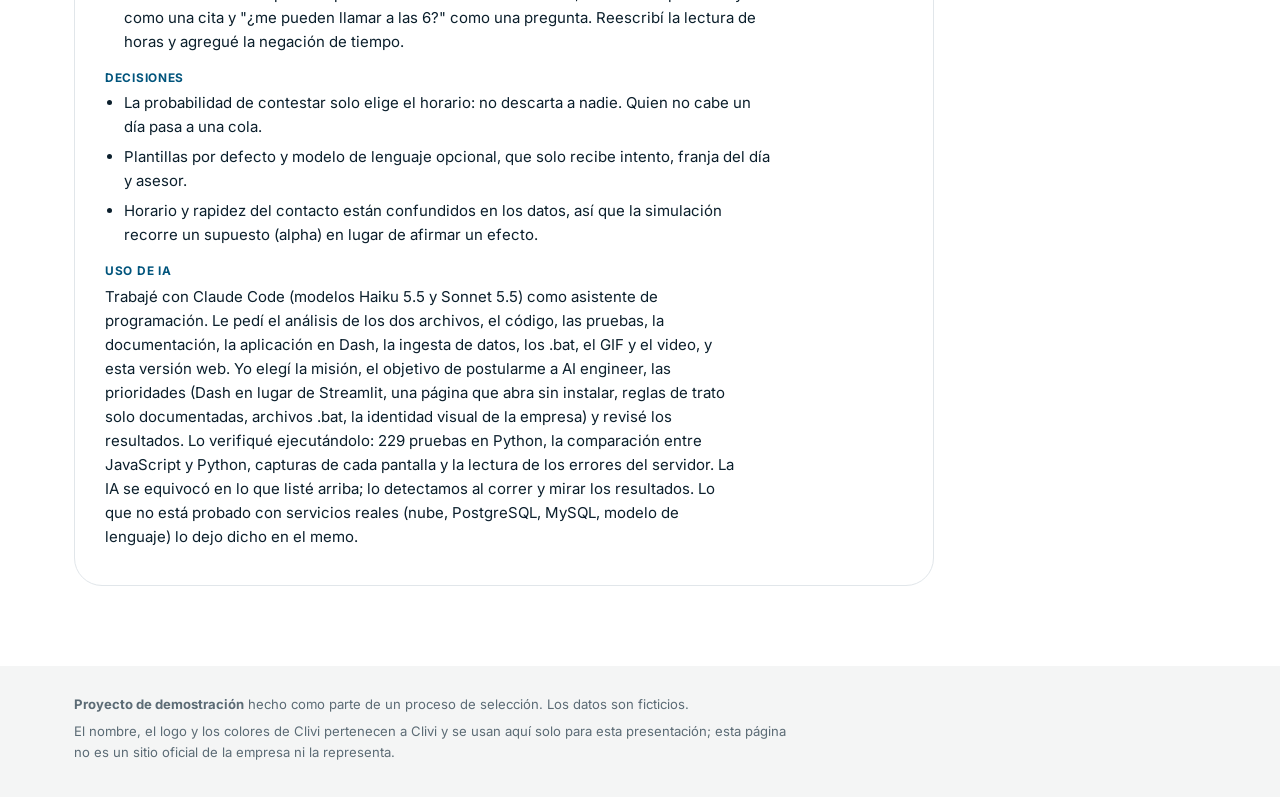
==== commit ba4dbfbc: "v0.9.0: cambios tras la prueba con dos personas (pestañas guiadas, lecturas de los datos y graficas " ====
--- a/bitacora.html
+++ b/bitacora.html
@@ -203,6 +203,30 @@
 .tabla-demos td, .tabla-demos th { font-size: 0.86rem; }
 .tabla-demos td:first-child { font-weight: 800; color: var(--steel); }
 
+/* pestanas guiadas, guia de la pestana actual y lecturas de las graficas */
+.pestanas-guia { display: grid; grid-template-columns: repeat(auto-fit, minmax(min(420px, 100%), 1fr)); gap: 14px; margin-bottom: 14px; }
+.grupo-pestanas { background: var(--fondo-suave); border-radius: var(--radio); padding: 12px; min-width: 0; }
+.grupo-titulo { font-size: 0.7rem; font-weight: 800; text-transform: uppercase; letter-spacing: 0.07em; color: var(--steel); margin: 0 0 8px 4px; }
+.grupo-pestanas .subpestanas { display: grid; grid-template-columns: repeat(auto-fit, minmax(min(180px, 100%), 1fr)); gap: 8px; margin: 0; }
+.subpestanas button { display: flex; align-items: center; gap: 10px; text-align: left; border-radius: 16px; padding: 10px 12px; background: #fff; border: 1px solid var(--line); }
+.subpestanas button .n { flex: none; display: flex; align-items: center; justify-content: center; width: 28px; height: 28px; border-radius: 50%; background: var(--fondo-azul); color: var(--steel); font-weight: 800; font-size: 0.85rem; }
+.subpestanas button .tx { display: flex; flex-direction: column; min-width: 0; }
+.subpestanas button .tx b { font-size: 0.92rem; color: var(--fg); }
+.subpestanas button .tx small { font-size: 0.74rem; font-weight: 500; color: var(--muted); line-height: 1.25; }
+.subpestanas button[aria-selected="true"] { background: var(--steel); border-color: var(--steel); }
+.subpestanas button[aria-selected="true"] .n { background: #fff; color: var(--steel); }
+.subpestanas button[aria-selected="true"] .tx b, .subpestanas button[aria-selected="true"] .tx small { color: #fff; }
+.guia-actual { display: flex; flex-wrap: wrap; justify-content: space-between; align-items: center; gap: 10px 20px; background: var(--fondo-azul); border-radius: var(--radio); padding: 14px 18px; margin-bottom: 18px; }
+.guia-actual p { margin: 4px 0 0; color: #3C4C57; font-size: 0.9rem; }
+.guia-actual .paso { display: block; font-size: 0.7rem; text-transform: uppercase; letter-spacing: 0.07em; font-weight: 800; color: var(--steel); margin-bottom: 2px; }
+.lectura-caja { background: var(--fondo-suave); border-left: 4px solid var(--accent); border-radius: 0 12px 12px 0; padding: 10px 14px; margin: 12px 0 0; font-size: 0.86rem; color: #2C3E4A; max-width: none; }
+.resumen { background: var(--fondo-azul); border-color: transparent; }
+.resumen li { margin-bottom: 8px; font-size: 0.96rem; }
+.glosario { margin-top: 14px; font-size: 0.88rem; }
+.glosario summary { cursor: pointer; font-weight: 700; color: var(--steel); }
+@media (max-width: 720px) { .guia-actual { padding: 12px 14px; } }
+.pestanas-guia { scroll-margin-top: 84px; }
+
 </style>
 </head>
 <body>
@@ -252,6 +276,7 @@
           <li>Un aviso de error aparecía sin que nadie hiciera clic en la sección de datos. Protegí los callbacks contra el disparo inicial.</li>
           <li>Al guardar, pandas no admitía cadenas vacías en columnas enteras con nulos. Convertí los números a texto al escribir.</li>
           <li>Mensajes y nombres de días sin acentos. Los corregí en un solo lugar.</li>
+          <li>Probé la herramienta con dos personas. Les costó identificar las pestañas e interpretar los datos. Numeré las pestañas, las agrupé y les puse su pregunta; agregué un resumen en palabras sencillas, dos gráficas nuevas y un "Cómo leerlo" en cada gráfica.</li>
           <li>La versión web se comparó con Python lead por lead: mismas 346 recomendaciones, mismo orden, horarios, mensajes y exclusiones, con una diferencia de probabilidad de 1e-16.</li>
           <li>El modelo local escribió mensajes seguros pero ajenos a la situación (0 de 12 fieles). Agregué el validador de fidelidad y un prompt de reescritura: subió a 5 de 12, todavía insuficiente.</li>
           <li>El clasificador de respuestas perdía la hora en "mañana a las 4", tomaba "no puedo hoy" como una cita y "¿me pueden llamar a las 6?" como una pregunta. Reescribí la lectura de horas y agregué la negación de tiempo.</li>
